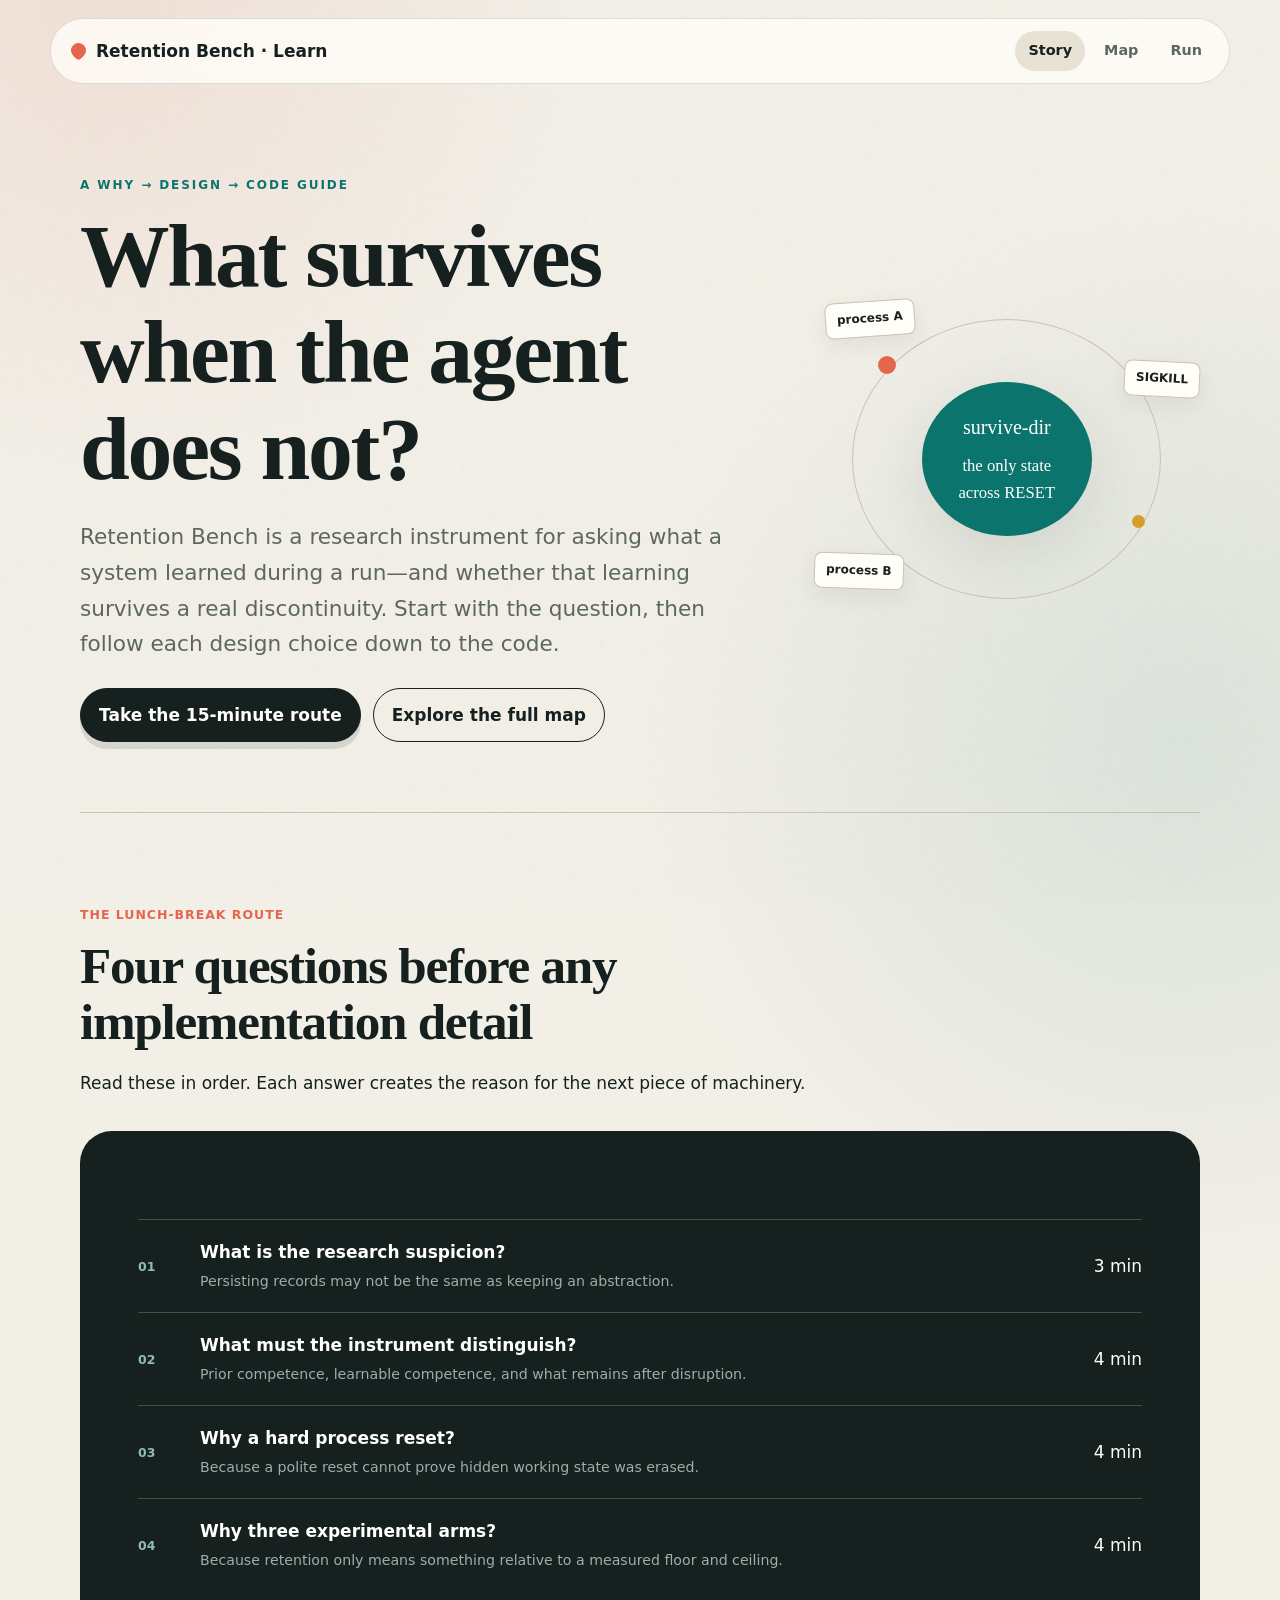
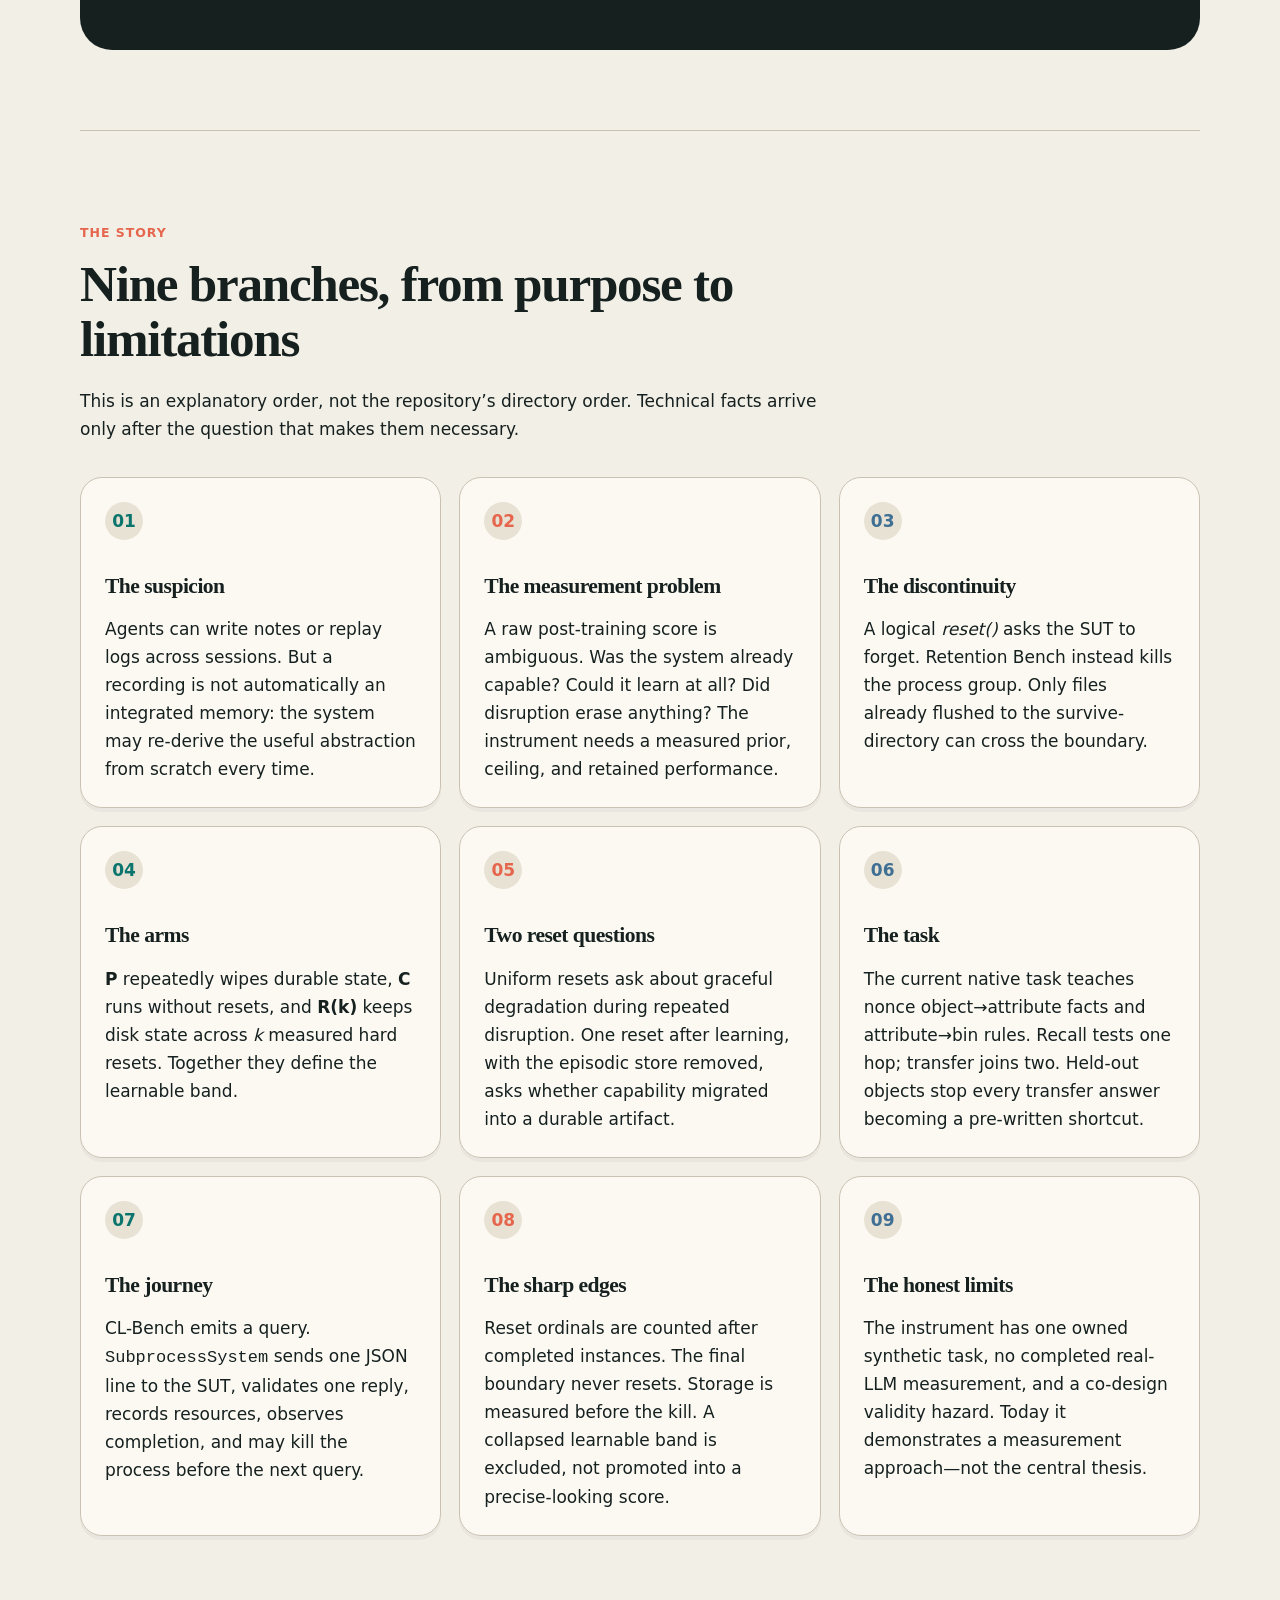
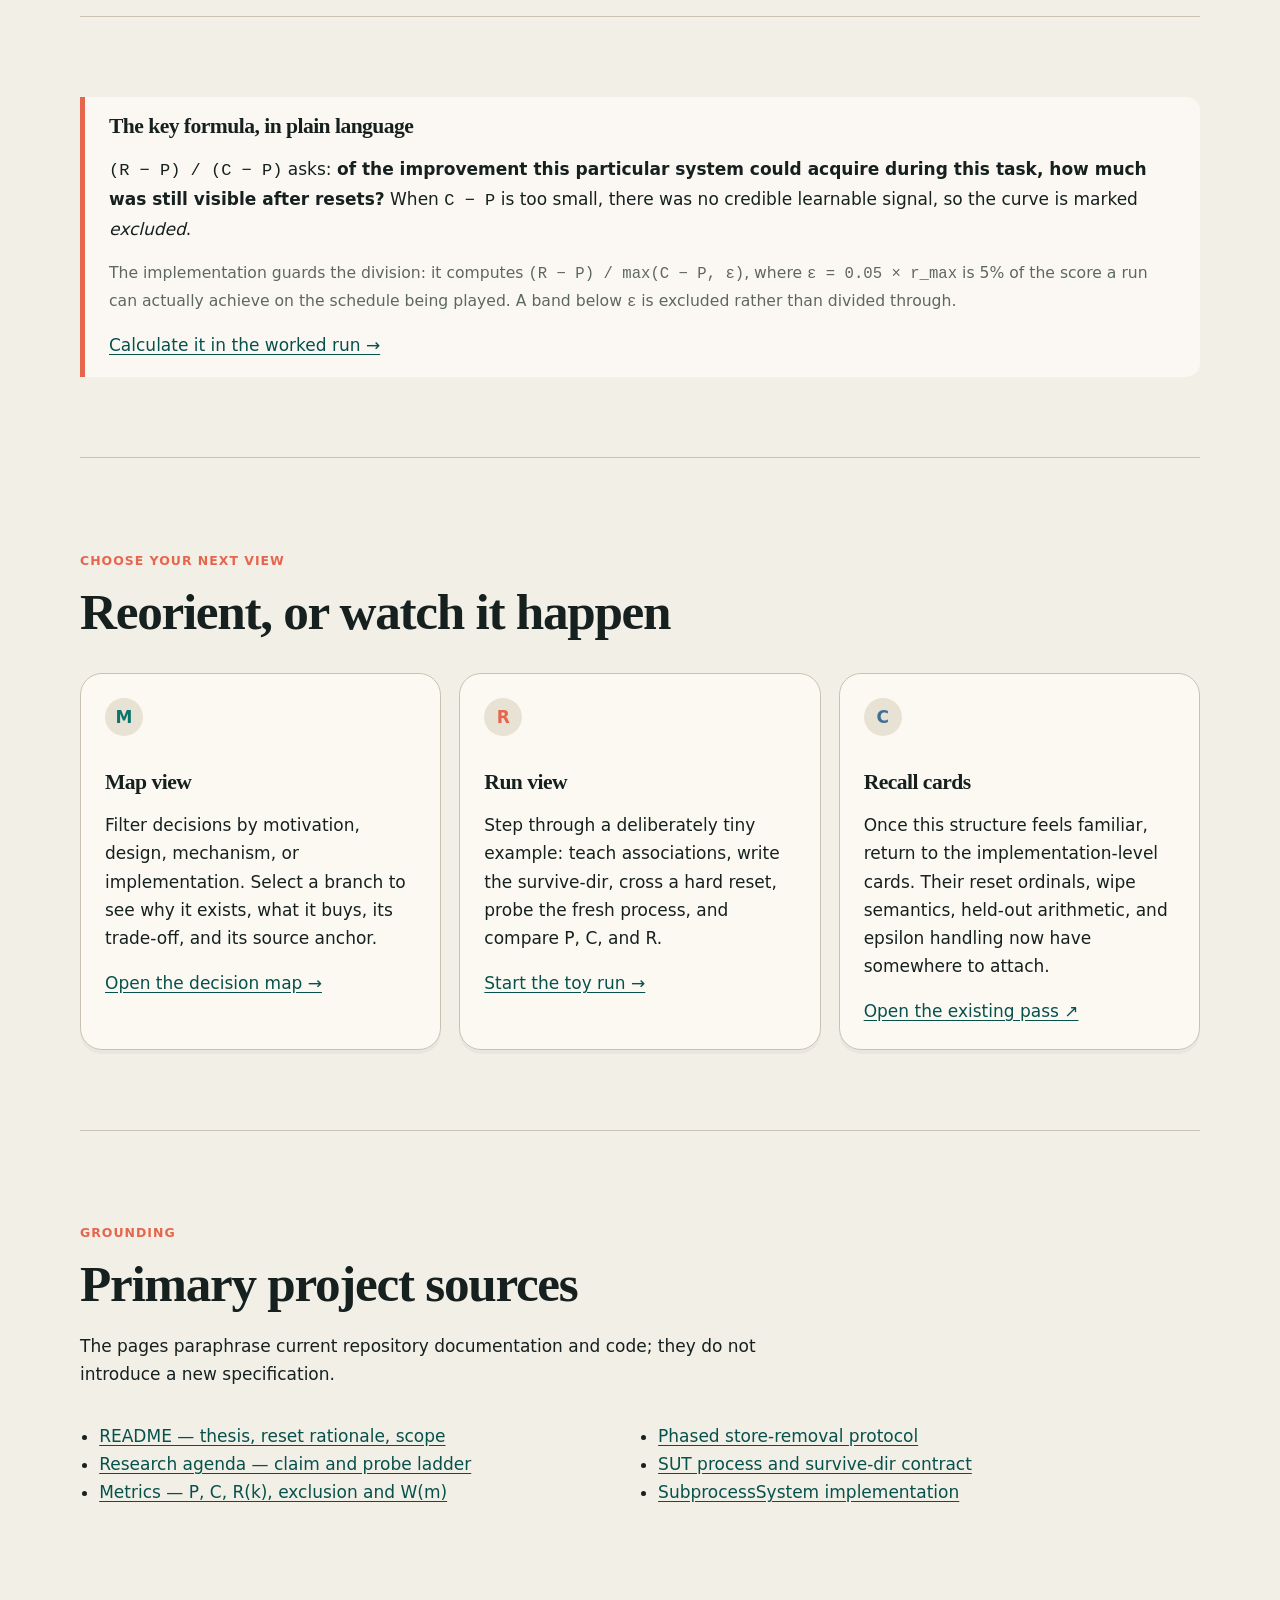
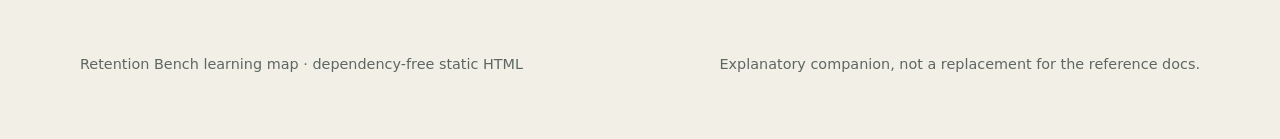
==== pages/index.html @ 4239a26c "docs: publish the learning guide as pages/, and test its claims Review follow-up on the why-to-code " ====
<!doctype html>
<html lang="en">
<head>
  <meta charset="utf-8">
  <meta name="viewport" content="width=device-width, initial-scale=1">
  <meta name="description" content="A guided, non-technical introduction to why Retention Bench exists and how its design follows from its research question.">
  <title>Retention Bench — from why to code</title>
  <link rel="icon" href="favicon.svg" type="image/svg+xml">
  <link rel="stylesheet" href="styles.css">
</head>
<body>
<a class="skip-link" href="#main">Skip to content</a>
<header class="site-header">
  <a class="brand" href="index.html"><span class="brand-mark" aria-hidden="true"></span><span>Retention Bench · Learn</span></a>
  <nav class="nav" aria-label="Learning views">
    <a href="index.html" aria-current="page">Story</a>
    <a href="map.html">Map</a>
    <a href="run.html">Run</a>
  </nav>
</header>
<main id="main">
  <section class="hero">
    <div>
      <p class="eyebrow">A why → design → code guide</p>
      <h1>What survives when the agent does not?</h1>
      <p class="lede">Retention Bench is a research instrument for asking what a system learned during a run—and whether that learning survives a real discontinuity. Start with the question, then follow each design choice down to the code.</p>
      <div class="actions">
        <a class="button" href="#lunch-route">Take the 15-minute route</a>
        <a class="button secondary" href="map.html">Explore the full map</a>
      </div>
    </div>
    <div class="hero-diagram" aria-label="A process orbiting a persistent survive directory">
      <div class="orbit"></div>
      <div class="core">survive-dir<br><small>the only state across RESET</small></div>
      <span class="float-label one">process A</span>
      <span class="float-label two">SIGKILL</span>
      <span class="float-label three">process B</span>
    </div>
  </section>

  <section class="section" id="lunch-route">
    <div class="section-intro">
      <p class="kicker">The lunch-break route</p>
      <h2>Four questions before any implementation detail</h2>
      <p>Read these in order. Each answer creates the reason for the next piece of machinery.</p>
    </div>
    <div class="route">
      <ol class="route-list">
        <li><span><strong>What is the research suspicion?</strong><br><small>Persisting records may not be the same as keeping an abstraction.</small></span><span>3 min</span></li>
        <li><span><strong>What must the instrument distinguish?</strong><br><small>Prior competence, learnable competence, and what remains after disruption.</small></span><span>4 min</span></li>
        <li><span><strong>Why a hard process reset?</strong><br><small>Because a polite reset cannot prove hidden working state was erased.</small></span><span>4 min</span></li>
        <li><span><strong>Why three experimental arms?</strong><br><small>Because retention only means something relative to a measured floor and ceiling.</small></span><span>4 min</span></li>
      </ol>
    </div>
  </section>

  <section class="section" id="story">
    <div class="section-intro">
      <p class="kicker">The story</p>
      <h2>Nine branches, from purpose to limitations</h2>
      <p>This is an explanatory order, not the repository’s directory order. Technical facts arrive only after the question that makes them necessary.</p>
    </div>
    <div class="grid">
      <article class="card"><div class="card-number">01</div><h3>The suspicion</h3><p>Agents can write notes or replay logs across sessions. But a recording is not automatically an integrated memory: the system may re-derive the useful abstraction from scratch every time.</p></article>
      <article class="card"><div class="card-number">02</div><h3>The measurement problem</h3><p>A raw post-training score is ambiguous. Was the system already capable? Could it learn at all? Did disruption erase anything? The instrument needs a measured prior, ceiling, and retained performance.</p></article>
      <article class="card"><div class="card-number">03</div><h3>The discontinuity</h3><p>A logical <em>reset()</em> asks the SUT to forget. Retention Bench instead kills the process group. Only files already flushed to the survive-directory can cross the boundary.</p></article>
      <article class="card"><div class="card-number">04</div><h3>The arms</h3><p><strong>P</strong> repeatedly wipes durable state, <strong>C</strong> runs without resets, and <strong>R(k)</strong> keeps disk state across <em>k</em> measured hard resets. Together they define the learnable band.</p></article>
      <article class="card"><div class="card-number">05</div><h3>Two reset questions</h3><p>Uniform resets ask about graceful degradation during repeated disruption. One reset after learning, with the episodic store removed, asks whether capability migrated into a durable artifact.</p></article>
      <article class="card"><div class="card-number">06</div><h3>The task</h3><p>The current native task teaches nonce object→attribute facts and attribute→bin rules. Recall tests one hop; transfer joins two. Held-out objects stop every transfer answer becoming a pre-written shortcut.</p></article>
      <article class="card"><div class="card-number">07</div><h3>The journey</h3><p>CL-Bench emits a query. <code>SubprocessSystem</code> sends one JSON line to the SUT, validates one reply, records resources, observes completion, and may kill the process before the next query.</p></article>
      <article class="card"><div class="card-number">08</div><h3>The sharp edges</h3><p>Reset ordinals are counted after completed instances. The final boundary never resets. Storage is measured before the kill. A collapsed learnable band is excluded, not promoted into a precise-looking score.</p></article>
      <article class="card"><div class="card-number">09</div><h3>The honest limits</h3><p>The instrument has one owned synthetic task, no completed real-LLM measurement, and a co-design validity hazard. Today it demonstrates a measurement approach—not the central thesis.</p></article>
    </div>
  </section>

  <section class="section">
    <div class="callout">
      <h3>The key formula, in plain language</h3>
      <p><code>(R − P) / (C − P)</code> asks: <strong>of the improvement this particular system could acquire during this task, how much was still visible after resets?</strong> When <code>C − P</code> is too small, there was no credible learnable signal, so the curve is marked <em>excluded</em>.</p>
      <p class="fine">The implementation guards the division: it computes <code>(R − P) / max(C − P, ε)</code>, where <code>ε = 0.05 × r_max</code> is 5% of the score a run can actually achieve on the schedule being played. A band below <code>ε</code> is excluded rather than divided through.</p>
      <a href="run.html">Calculate it in the worked run →</a>
    </div>
  </section>

  <section class="section">
    <div class="section-intro"><p class="kicker">Choose your next view</p><h2>Reorient, or watch it happen</h2></div>
    <div class="grid">
      <article class="card"><div class="card-number">M</div><h3>Map view</h3><p>Filter decisions by motivation, design, mechanism, or implementation. Select a branch to see why it exists, what it buys, its trade-off, and its source anchor.</p><p><a href="map.html">Open the decision map →</a></p></article>
      <article class="card"><div class="card-number">R</div><h3>Run view</h3><p>Step through a deliberately tiny example: teach associations, write the survive-dir, cross a hard reset, probe the fresh process, and compare P, C, and R.</p><p><a href="run.html">Start the toy run →</a></p></article>
      <article class="card"><div class="card-number">C</div><h3>Recall cards</h3><p>Once this structure feels familiar, return to the implementation-level cards. Their reset ordinals, wipe semantics, held-out arithmetic, and epsilon handling now have somewhere to attach.</p><p><a href="https://github.com/symbolfarm/code-recall/blob/main/passes/retention-bench.md">Open the existing pass ↗</a></p></article>
    </div>
  </section>

  <section class="section">
    <div class="section-intro"><p class="kicker">Grounding</p><h2>Primary project sources</h2><p>The pages paraphrase current repository documentation and code; they do not introduce a new specification.</p></div>
    <ul class="source-list">
      <li><a href="https://github.com/symbolfarm/retention-bench/blob/main/README.md#the-claim-it-exists-to-test">README — thesis, reset rationale, scope</a></li>
      <li><a href="https://github.com/symbolfarm/retention-bench/blob/main/docs/ROADMAP.md">Research agenda — claim and probe ladder</a></li>
      <li><a href="https://github.com/symbolfarm/retention-bench/blob/main/docs/metrics.md">Metrics — P, C, R(k), exclusion and W(m)</a></li>
      <li><a href="https://github.com/symbolfarm/retention-bench/blob/main/docs/phased-store-removal.md">Phased store-removal protocol</a></li>
      <li><a href="https://github.com/symbolfarm/retention-bench/blob/main/docs/sut-interface.md">SUT process and survive-dir contract</a></li>
      <li><a href="https://github.com/symbolfarm/retention-bench/blob/main/retention_bench/system.py">SubprocessSystem implementation</a></li>
    </ul>
  </section>

  <footer class="footer"><span>Retention Bench learning map · dependency-free static HTML</span><span>Explanatory companion, not a replacement for the reference docs.</span></footer>
</main>
</body>
</html>
---- pages/styles.css ----
:root {
  --paper: #f2efe7;
  --paper-deep: #e8e2d4;
  --ink: #15201f;
  --muted: #5d6762;
  --line: #c9c2b3;
  --teal: #0b756d;
  --teal-dark: #07514d;
  --coral: #e5664d;
  --gold: #d89c2b;
  --blue: #3f6f93;
  --white: #fffdf8;
  --shadow: 0 18px 55px rgba(35, 49, 45, .10);
  --radius: 22px;
}

* { box-sizing: border-box; }
html { scroll-behavior: smooth; }
body {
  margin: 0;
  color: var(--ink);
  background:
    radial-gradient(circle at 8% 0%, rgba(229,102,77,.11), transparent 30rem),
    radial-gradient(circle at 92% 15%, rgba(11,117,109,.10), transparent 34rem),
    var(--paper);
  font: 17px/1.65 system-ui, -apple-system, BlinkMacSystemFont, "Segoe UI", sans-serif;
}
body::before {
  content: "";
  position: fixed;
  inset: 0;
  pointer-events: none;
  opacity: .22;
  background-image: url("data:image/svg+xml,%3Csvg viewBox='0 0 140 140' xmlns='http://www.w3.org/2000/svg'%3E%3Cfilter id='n'%3E%3CfeTurbulence type='fractalNoise' baseFrequency='.75' numOctaves='3' stitchTiles='stitch'/%3E%3C/filter%3E%3Crect width='100%25' height='100%25' filter='url(%23n)' opacity='.10'/%3E%3C/svg%3E");
  z-index: -1;
}
a { color: var(--teal-dark); text-underline-offset: 3px; }
.fine { font-size: .92em; color: var(--muted); }
a:hover { color: var(--coral); }
button, input { font: inherit; }
button { cursor: pointer; }

.skip-link { position: absolute; left: -999px; top: 0; }
.skip-link:focus { left: 1rem; top: 1rem; z-index: 20; background: var(--white); padding: .7rem 1rem; border-radius: 8px; }

.site-header {
  width: min(1180px, calc(100% - 32px));
  margin: 18px auto 0;
  padding: 12px 14px 12px 20px;
  display: flex;
  align-items: center;
  justify-content: space-between;
  gap: 20px;
  border: 1px solid rgba(21,32,31,.13);
  border-radius: 999px;
  background: rgba(255,253,248,.80);
  backdrop-filter: blur(12px);
  position: sticky;
  top: 12px;
  z-index: 10;
}
.brand { display: flex; gap: 10px; align-items: center; font-weight: 800; color: var(--ink); text-decoration: none; }
.brand-mark { width: 15px; height: 15px; background: var(--coral); border-radius: 50% 50% 50% 4px; transform: rotate(-45deg); }
.nav { display: flex; gap: 6px; }
.nav a { color: var(--muted); text-decoration: none; padding: 8px 13px; border-radius: 999px; font-size: .9rem; font-weight: 700; }
.nav a:hover, .nav a[aria-current="page"] { color: var(--ink); background: var(--paper-deep); }

main { width: min(1120px, calc(100% - 36px)); margin: 0 auto; }
.hero { min-height: 66vh; display: grid; grid-template-columns: 1.25fr .75fr; gap: clamp(32px, 7vw, 90px); align-items: center; padding: 92px 0 70px; }
.eyebrow { margin: 0 0 12px; color: var(--teal); text-transform: uppercase; letter-spacing: .16em; font-size: .75rem; font-weight: 900; }
h1, h2, h3 { font-family: Georgia, "Times New Roman", serif; line-height: 1.08; letter-spacing: -.025em; }
h1 { margin: 0; font-size: clamp(3rem, 7vw, 6.4rem); max-width: 850px; }
h2 { font-size: clamp(2rem, 4vw, 3.35rem); margin: 0 0 20px; }
h3 { font-size: 1.35rem; margin: 0 0 10px; }
.lede { max-width: 720px; color: var(--muted); font-size: clamp(1.1rem, 2vw, 1.35rem); }
.actions { display: flex; flex-wrap: wrap; gap: 12px; margin-top: 26px; }
.button { border: 1px solid var(--ink); background: var(--ink); color: var(--white); border-radius: 999px; padding: 12px 18px; font-weight: 800; text-decoration: none; box-shadow: 0 7px 0 rgba(21,32,31,.12); }
.button:hover { color: var(--white); background: var(--teal-dark); transform: translateY(-1px); }
.button.secondary { background: transparent; color: var(--ink); box-shadow: none; }

.hero-diagram { position: relative; min-height: 350px; }
.orbit { position: absolute; border: 1px solid var(--line); border-radius: 50%; inset: 10%; animation: rotate 25s linear infinite; }
.orbit::before, .orbit::after { content:""; position:absolute; width: 18px; height:18px; border-radius:50%; background: var(--coral); top: 13%; left: 8%; }
.orbit::after { background: var(--gold); width: 13px; height: 13px; top: auto; left: auto; right: 5%; bottom: 25%; }
.core { position: absolute; inset: 28%; display:grid; place-items:center; text-align:center; border-radius: 50%; background: var(--teal); color: white; padding: 25px; font-family: Georgia, serif; font-size: 1.25rem; box-shadow: var(--shadow); }
.float-label { position:absolute; padding: 7px 11px; border-radius: 8px; background: var(--white); border: 1px solid var(--line); font-size:.75rem; font-weight:800; box-shadow: 0 8px 22px rgba(35,49,45,.08); }
.float-label.one { top: 5%; left: 3%; transform: rotate(-4deg); }
.float-label.two { right: 0; top: 22%; transform: rotate(3deg); }
.float-label.three { left: 0; bottom: 13%; transform: rotate(2deg); }
@keyframes rotate { to { transform: rotate(360deg); } }
@media (prefers-reduced-motion: reduce) { *, *::before, *::after { scroll-behavior: auto !important; animation: none !important; transition: none !important; } }

.section { padding: 80px 0; border-top: 1px solid var(--line); }
.section-intro { max-width: 760px; margin-bottom: 34px; }
.kicker { color: var(--coral); font-weight: 900; letter-spacing:.08em; text-transform:uppercase; font-size:.78rem; }
.grid { display: grid; grid-template-columns: repeat(3, 1fr); gap: 18px; }
.card { background: rgba(255,253,248,.76); border: 1px solid var(--line); border-radius: var(--radius); padding: 24px; box-shadow: 0 4px 0 rgba(21,32,31,.04); }
.card p:last-child { margin-bottom: 0; }
.card-number { width: 38px; height: 38px; display:grid; place-items:center; border-radius: 50%; background: var(--paper-deep); font-weight:900; margin-bottom: 35px; }
.card:nth-child(3n+1) .card-number { color: var(--teal); }
.card:nth-child(3n+2) .card-number { color: var(--coral); }
.card:nth-child(3n) .card-number { color: var(--blue); }

.route { background: var(--ink); color: var(--white); border-radius: 32px; padding: clamp(28px, 5vw, 58px); }
.route h2, .route h3 { color: white; }
.route p { color: #c9d2ce; }
.route-list { list-style: none; padding: 0; margin: 30px 0 0; counter-reset: route; }
.route-list li { counter-increment: route; display:grid; grid-template-columns: 46px 1fr auto; align-items:center; gap:16px; padding: 18px 0; border-top: 1px solid #40504b; }
.route-list li::before { content: counter(route, decimal-leading-zero); color: #8fbcb5; font: 800 .78rem system-ui; }
.route-list strong { color:white; }
.route-list small { color:#9faeaa; }

.callout { border-left: 5px solid var(--coral); padding: 18px 24px; background: rgba(255,253,248,.7); border-radius: 0 14px 14px 0; }
.source-list { columns: 2; padding-left: 1.2rem; }
.footer { padding: 50px 0 70px; color: var(--muted); font-size: .9rem; display:flex; justify-content:space-between; gap:20px; }

/* Map */
.page-hero { padding: 80px 0 45px; max-width: 900px; }
.page-hero h1 { font-size: clamp(2.8rem, 6vw, 5.5rem); }
.controls { display:flex; flex-wrap:wrap; gap: 8px; padding: 14px; background: rgba(255,253,248,.75); border:1px solid var(--line); border-radius:18px; margin-bottom:24px; }
.controls button { border:1px solid var(--line); background:transparent; color:var(--muted); border-radius:999px; padding:8px 13px; font-weight:800; font-size:.86rem; }
.controls button.active { background:var(--ink); border-color:var(--ink); color:white; }
.map-layout { display:grid; grid-template-columns: minmax(300px, .9fr) minmax(360px, 1.1fr); gap:24px; align-items:start; min-height:650px; }
.tree { padding:16px; border-left:2px solid var(--line); }
.node { display:block; width:100%; text-align:left; border:1px solid var(--line); border-radius:15px; background:rgba(255,253,248,.74); color:var(--ink); padding:13px 14px; margin: 0 0 10px 14px; position:relative; }
.node::before { content:""; position:absolute; left:-17px; top:50%; width:16px; border-top:2px solid var(--line); }
.node small { display:block; color:var(--muted); margin-top:3px; }
.node[data-depth="motivation"] { border-left:5px solid var(--coral); }
.node[data-depth="design"] { border-left:5px solid var(--gold); }
.node[data-depth="mechanism"] { border-left:5px solid var(--teal); }
.node[data-depth="implementation"] { border-left:5px solid var(--blue); }
.node.active { background:var(--ink); color:white; transform:translateX(4px); }
.node.active small { color:#b9c4c0; }
.node[hidden] { display:none; }
.detail { position:sticky; top:94px; background:var(--white); border:1px solid var(--line); border-radius:26px; padding:clamp(24px,4vw,42px); box-shadow:var(--shadow); }
.detail .depth { display:inline-block; border-radius:999px; background:var(--paper-deep); padding:5px 10px; font-weight:900; font-size:.72rem; text-transform:uppercase; letter-spacing:.08em; }
.detail h2 { margin-top:18px; }
.fact-grid { display:grid; grid-template-columns:1fr 1fr; gap:12px; margin:24px 0; }
.fact { padding:14px; border-radius:13px; background:var(--paper); }
.fact strong { display:block; font-size:.76rem; text-transform:uppercase; letter-spacing:.08em; color:var(--teal-dark); }
.code-anchor { display:block; background:#14201f; color:#e9f2ee; padding:16px; border-radius:13px; font: .85rem/1.55 ui-monospace, SFMono-Regular, Menlo, monospace; overflow-wrap:anywhere; }
.code-anchor:hover { color:white; background:#20312e; }

/* Run */
.run-layout { display:grid; grid-template-columns: 1fr 340px; gap:30px; align-items:start; padding-bottom:80px; }
.stage { min-height:520px; background:var(--white); border:1px solid var(--line); border-radius:28px; padding:clamp(24px,5vw,52px); box-shadow:var(--shadow); }
.progress { display:flex; gap:5px; margin-bottom:35px; }
.progress span { height:6px; flex:1; background:var(--paper-deep); border-radius:5px; }
.progress span.done { background:var(--teal); }
.step-label { color:var(--coral); font-weight:900; text-transform:uppercase; letter-spacing:.11em; font-size:.76rem; }
.event-visual { min-height:180px; display:flex; align-items:center; justify-content:center; gap:12px; margin:28px 0; padding:20px; border-radius:20px; background:var(--paper); overflow:hidden; }
.token { padding:11px 13px; border-radius:12px; background:var(--white); border:1px solid var(--line); font-weight:850; text-align:center; }
.arrow { color:var(--coral); font-size:1.5rem; }
.process { padding:22px; border:2px solid var(--teal); border-radius:50%; background:white; font-weight:900; }
.process.killed { border-color:var(--coral); color:var(--coral); text-decoration:line-through; }
.disk { padding:16px 20px; background:var(--gold); color:#2b2414; border-radius:7px 7px 17px 17px; font-weight:900; box-shadow: inset 0 -5px rgba(0,0,0,.10); }
.step-actions { display:flex; justify-content:space-between; gap:12px; margin-top:30px; }
.step-actions button { border:1px solid var(--ink); border-radius:999px; padding:10px 16px; background:transparent; font-weight:900; }
.step-actions button.primary { background:var(--ink); color:white; }
.step-actions button:disabled { opacity:.3; cursor:not-allowed; }
.ledger { position:sticky; top:94px; background:var(--ink); color:white; border-radius:24px; padding:24px; }
.ledger h2 { font-size:1.6rem; }
.ledger dl { margin:0; }
.ledger div { display:flex; justify-content:space-between; gap:10px; border-top:1px solid #40504b; padding:11px 0; }
.ledger dt { color:#aebbb7; }
.ledger dd { margin:0; font-weight:900; }
.formula { margin-top:18px; padding:14px; background:#273632; border-radius:12px; font-family:ui-monospace, monospace; text-align:center; }
.formula output { display:block; color:#ffd37f; font-size:1.5rem; margin-top:8px; }
.why { margin-top:18px; padding:14px; border:1px solid #40504b; border-radius:12px; color:#c7d1ce; font-size:.9rem; }

@media (max-width: 850px) {
  .hero { grid-template-columns:1fr; min-height:auto; padding-top:70px; }
  .hero-diagram { min-height:300px; }
  .grid { grid-template-columns:1fr 1fr; }
  .map-layout, .run-layout { grid-template-columns:1fr; }
  .detail, .ledger { position:static; }
  .source-list { columns:1; }
}
@media (max-width: 590px) {
  body { font-size:16px; }
  .site-header { border-radius:20px; align-items:flex-start; padding:12px; }
  .brand span:last-child { display:none; }
  .nav { overflow-x:auto; }
  .nav a { padding:7px 10px; white-space:nowrap; }
  main { width:min(100% - 24px, 1120px); }
  h1 { font-size:2.75rem; }
  .hero { padding:54px 0; }
  .hero-diagram { min-height:260px; }
  .grid { grid-template-columns:1fr; }
  .section { padding:58px 0; }
  .route-list li { grid-template-columns:34px 1fr; }
  .route-list small { grid-column:2; }
  .map-layout { min-height:auto; }
  .fact-grid { grid-template-columns:1fr; }
  .event-visual { flex-wrap:wrap; min-height:210px; }
  .footer { flex-direction:column; }
}
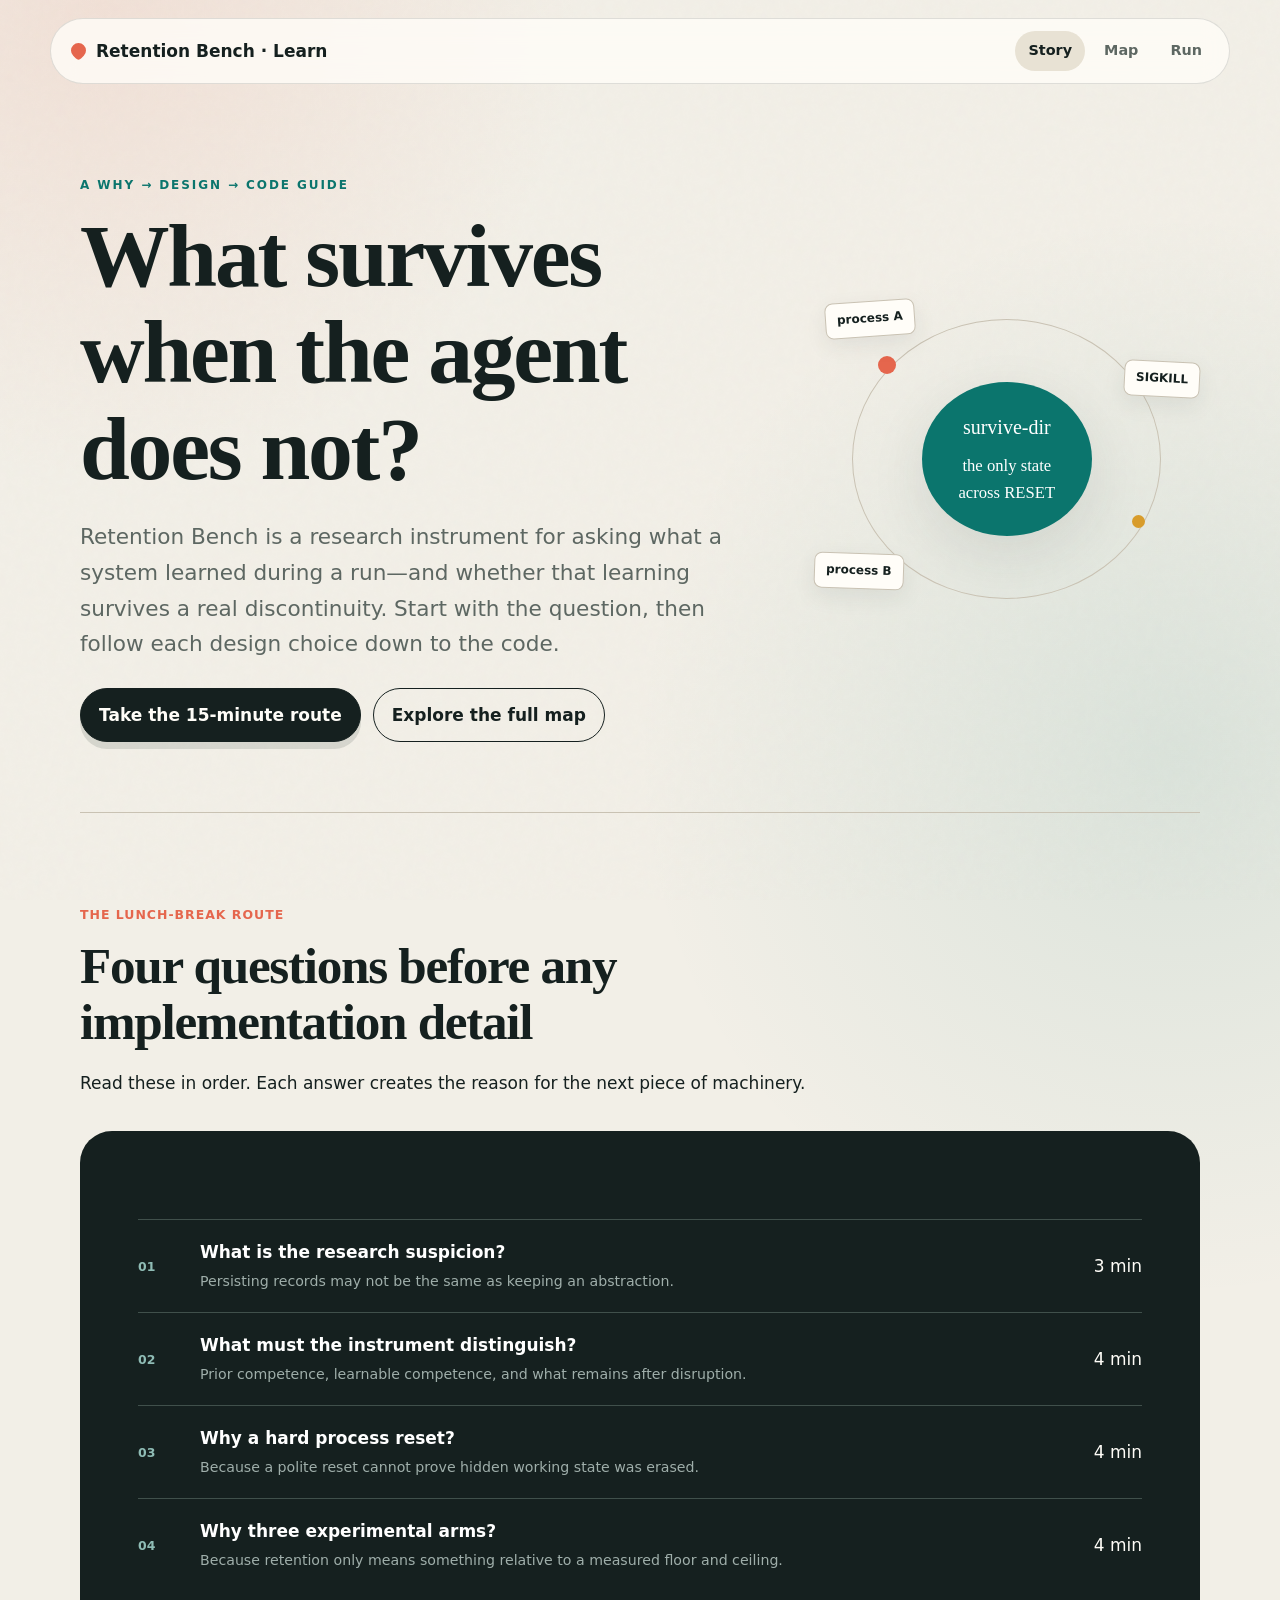
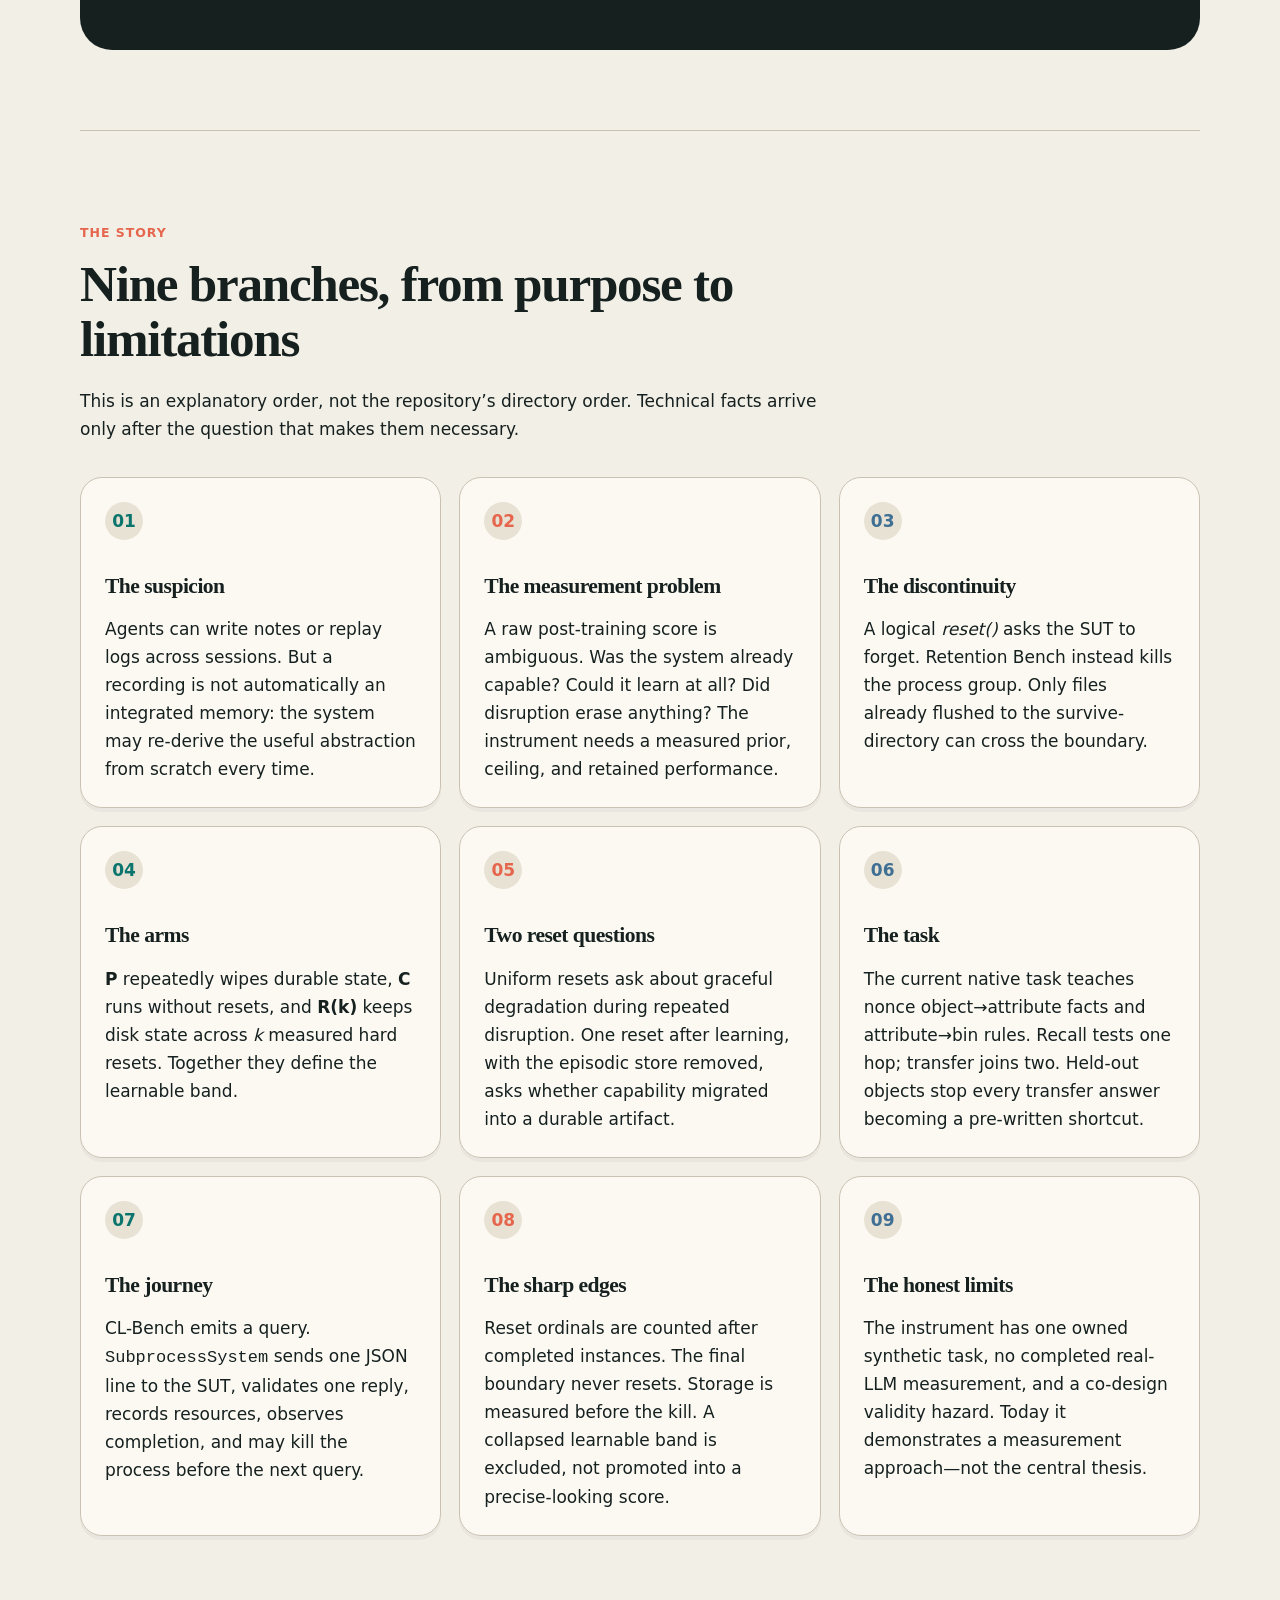
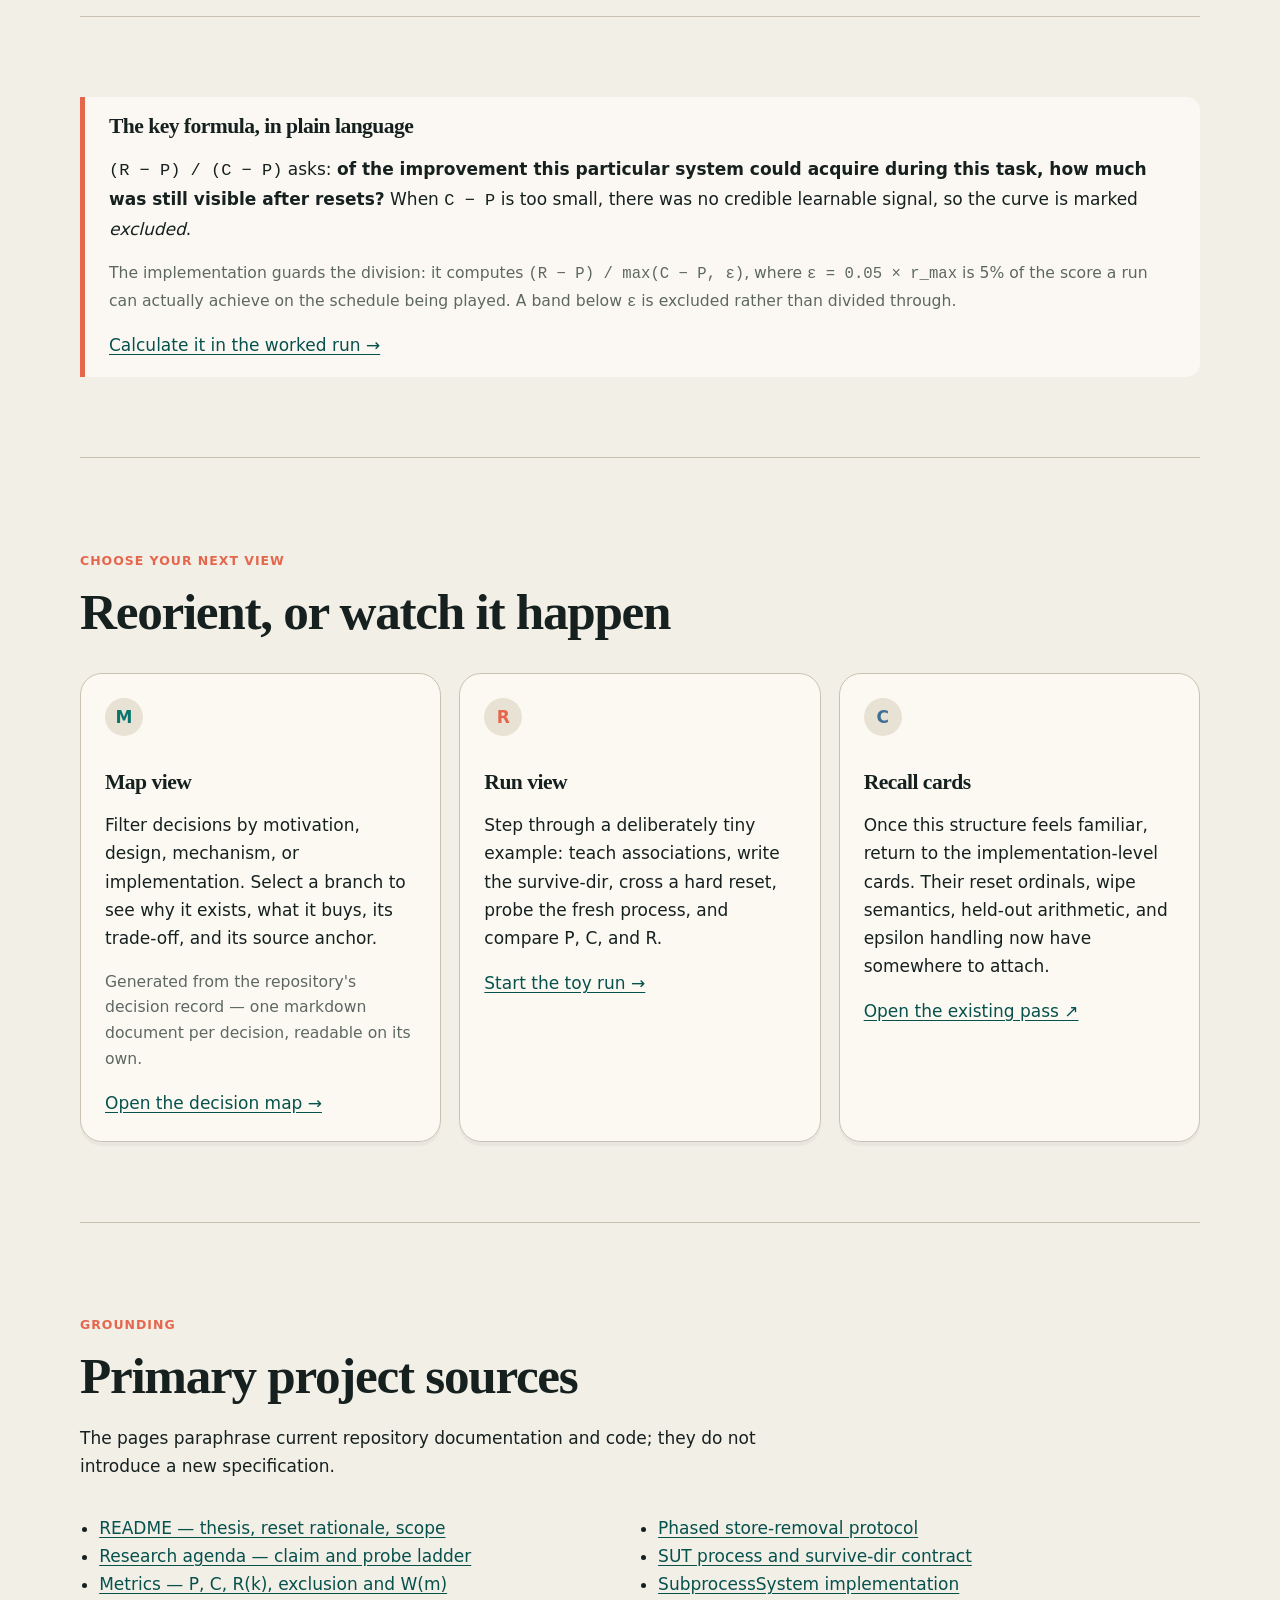
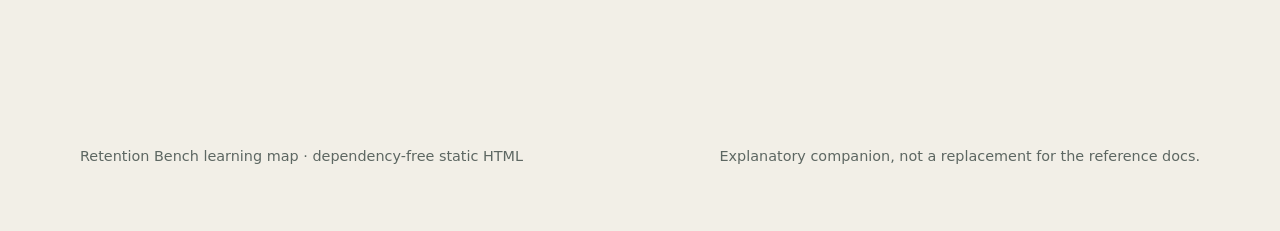
==== commit 77b5d242: "docs: author the decision record as documents, generate the map from it The map behind pages/map.htm" ====
--- a/pages/index.html
+++ b/pages/index.html
@@ -85,7 +85,8 @@
   <section class="section">
     <div class="section-intro"><p class="kicker">Choose your next view</p><h2>Reorient, or watch it happen</h2></div>
     <div class="grid">
-      <article class="card"><div class="card-number">M</div><h3>Map view</h3><p>Filter decisions by motivation, design, mechanism, or implementation. Select a branch to see why it exists, what it buys, its trade-off, and its source anchor.</p><p><a href="map.html">Open the decision map →</a></p></article>
+      <article class="card"><div class="card-number">M</div><h3>Map view</h3><p>Filter decisions by motivation, design, mechanism, or implementation. Select a branch to see why it exists, what it buys, its trade-off, and its source anchor.</p>
+      <p class="fine">Generated from the repository's decision record — one markdown document per decision, readable on its own.</p><p><a href="map.html">Open the decision map →</a></p></article>
       <article class="card"><div class="card-number">R</div><h3>Run view</h3><p>Step through a deliberately tiny example: teach associations, write the survive-dir, cross a hard reset, probe the fresh process, and compare P, C, and R.</p><p><a href="run.html">Start the toy run →</a></p></article>
       <article class="card"><div class="card-number">C</div><h3>Recall cards</h3><p>Once this structure feels familiar, return to the implementation-level cards. Their reset ordinals, wipe semantics, held-out arithmetic, and epsilon handling now have somewhere to attach.</p><p><a href="https://github.com/symbolfarm/code-recall/blob/main/passes/retention-bench.md">Open the existing pass ↗</a></p></article>
     </div>
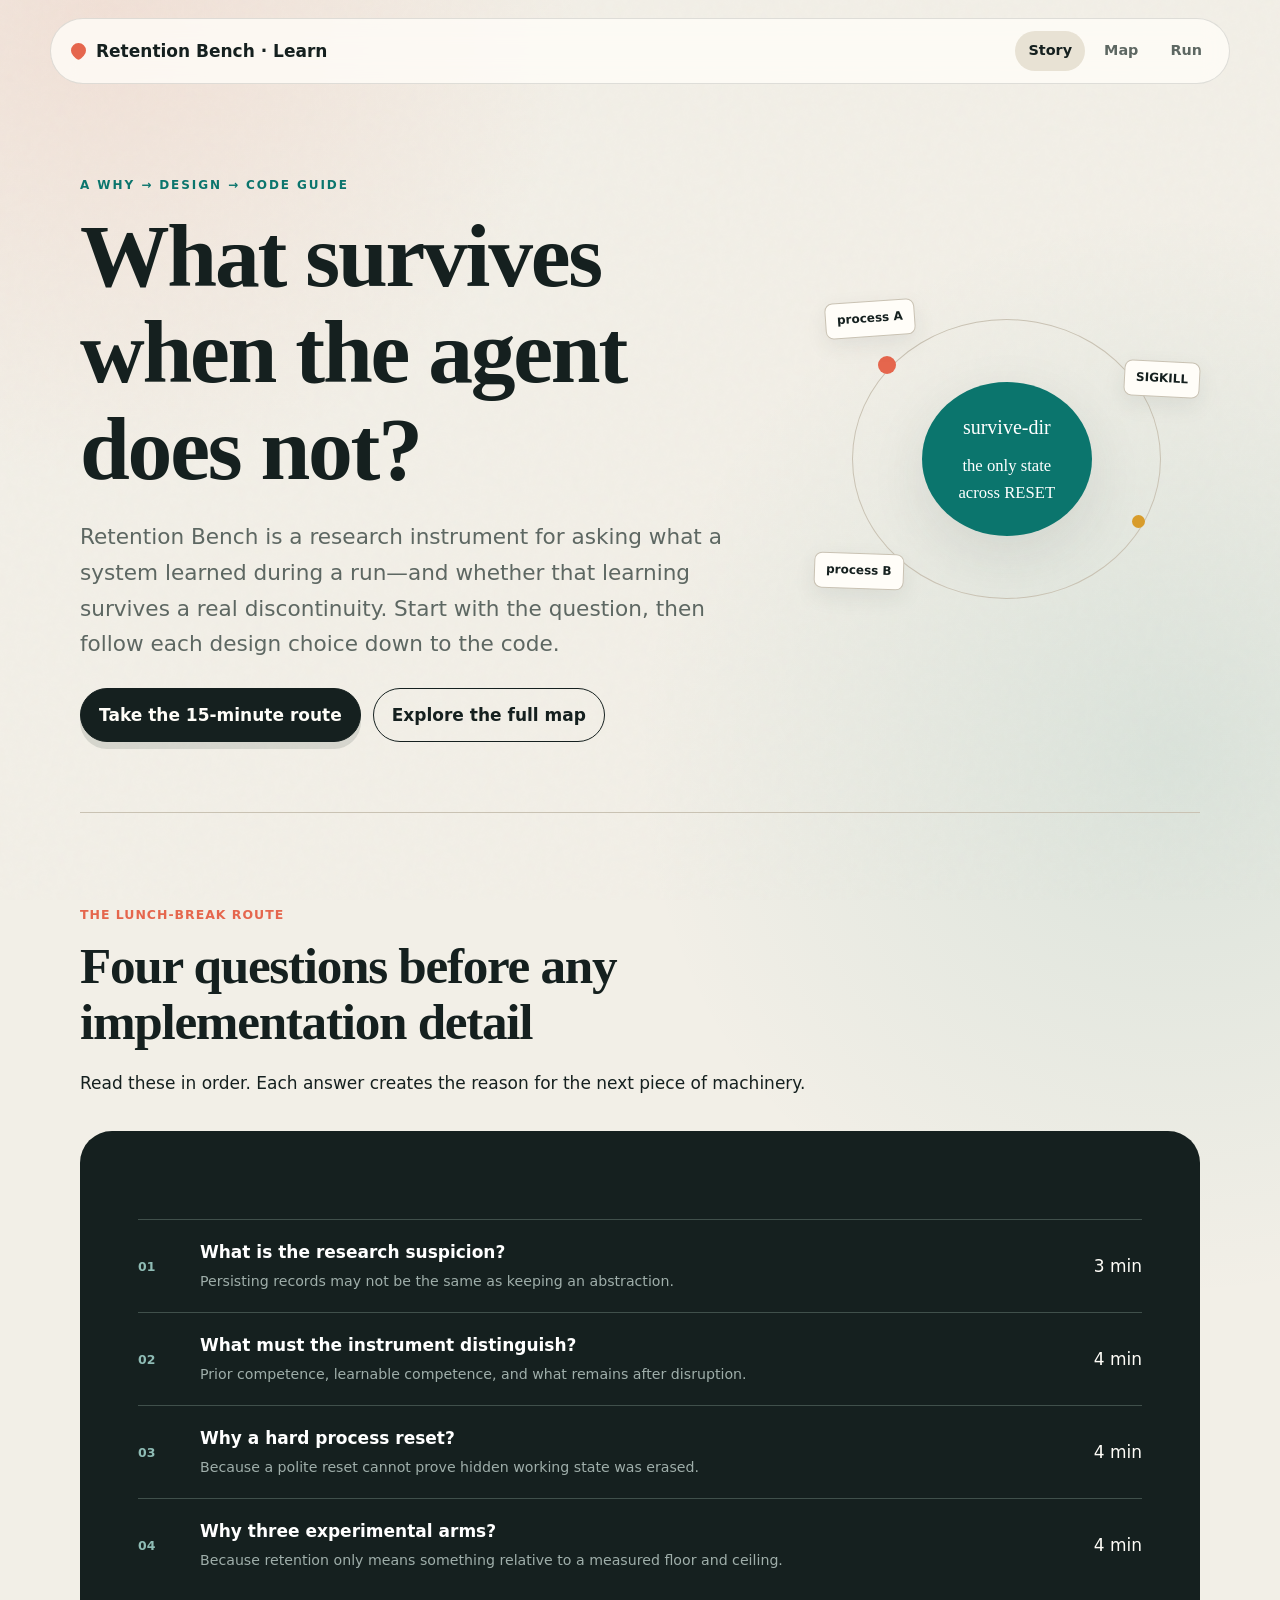
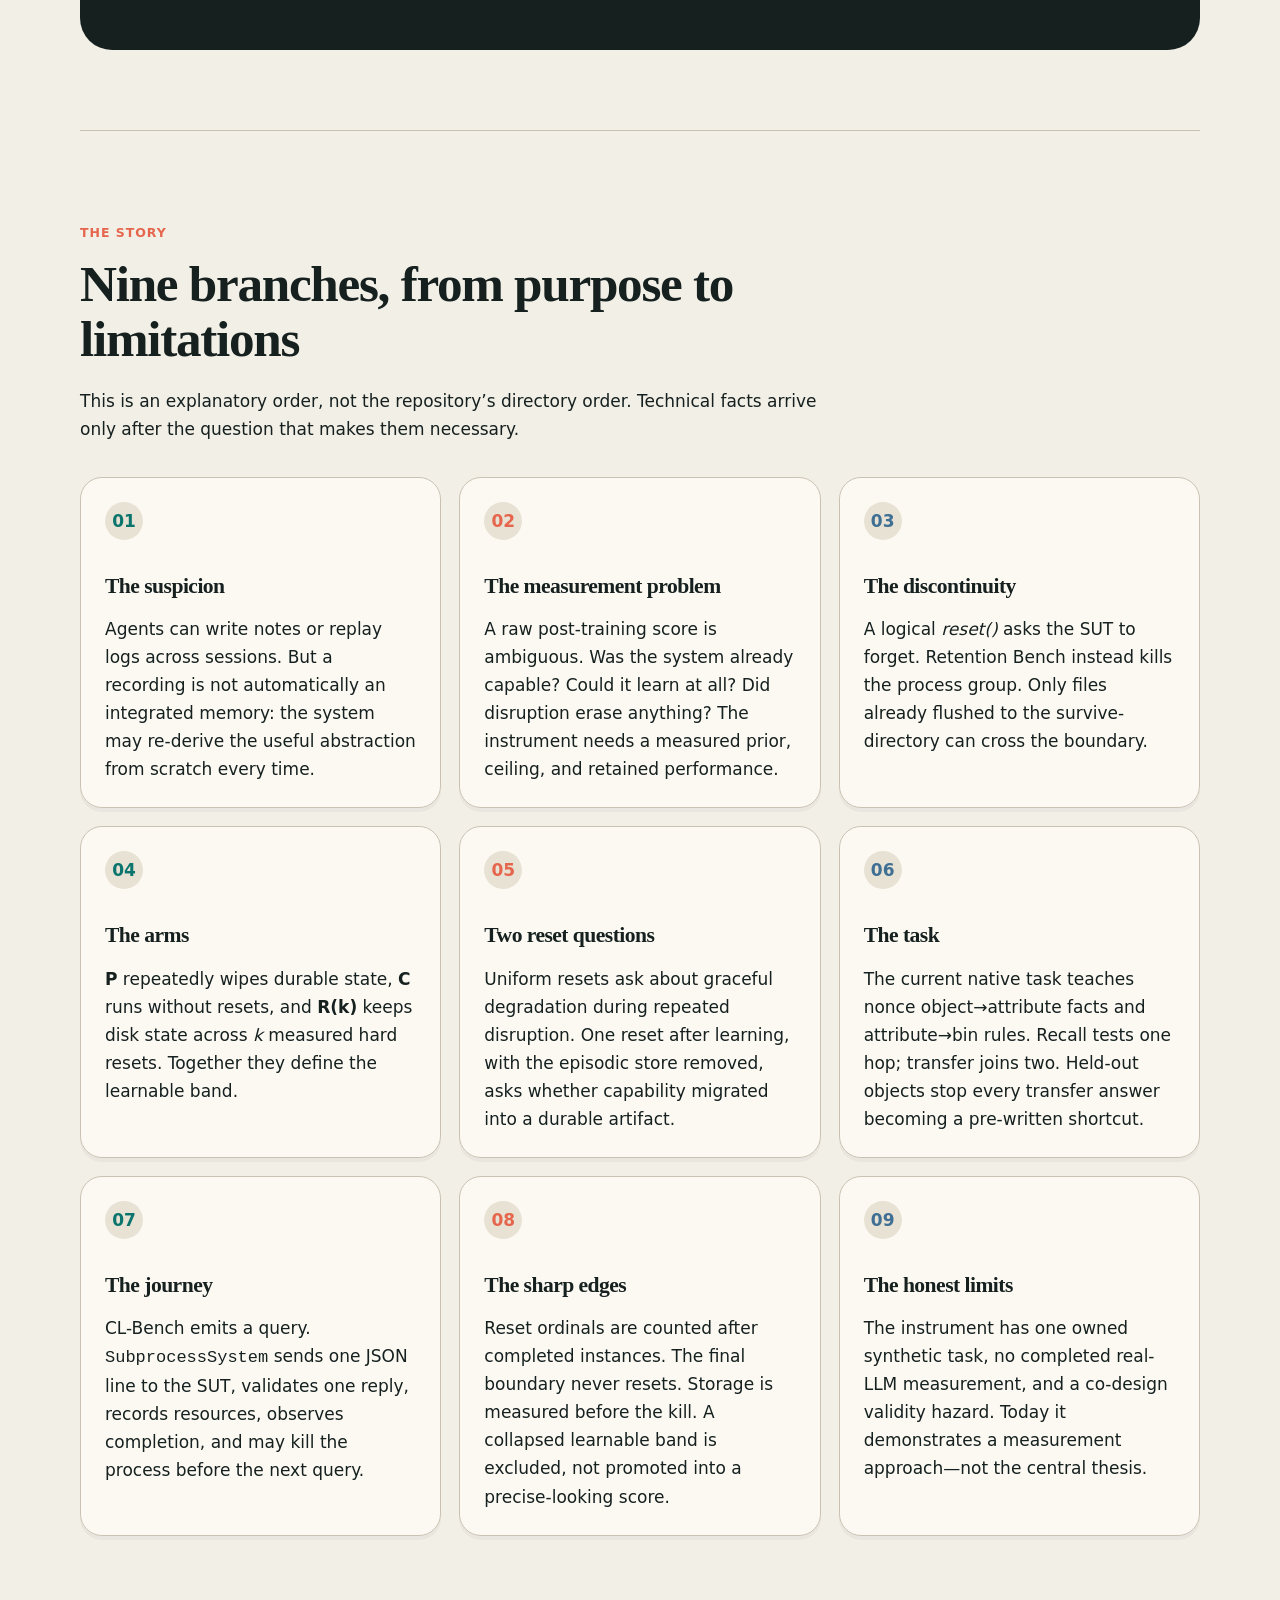
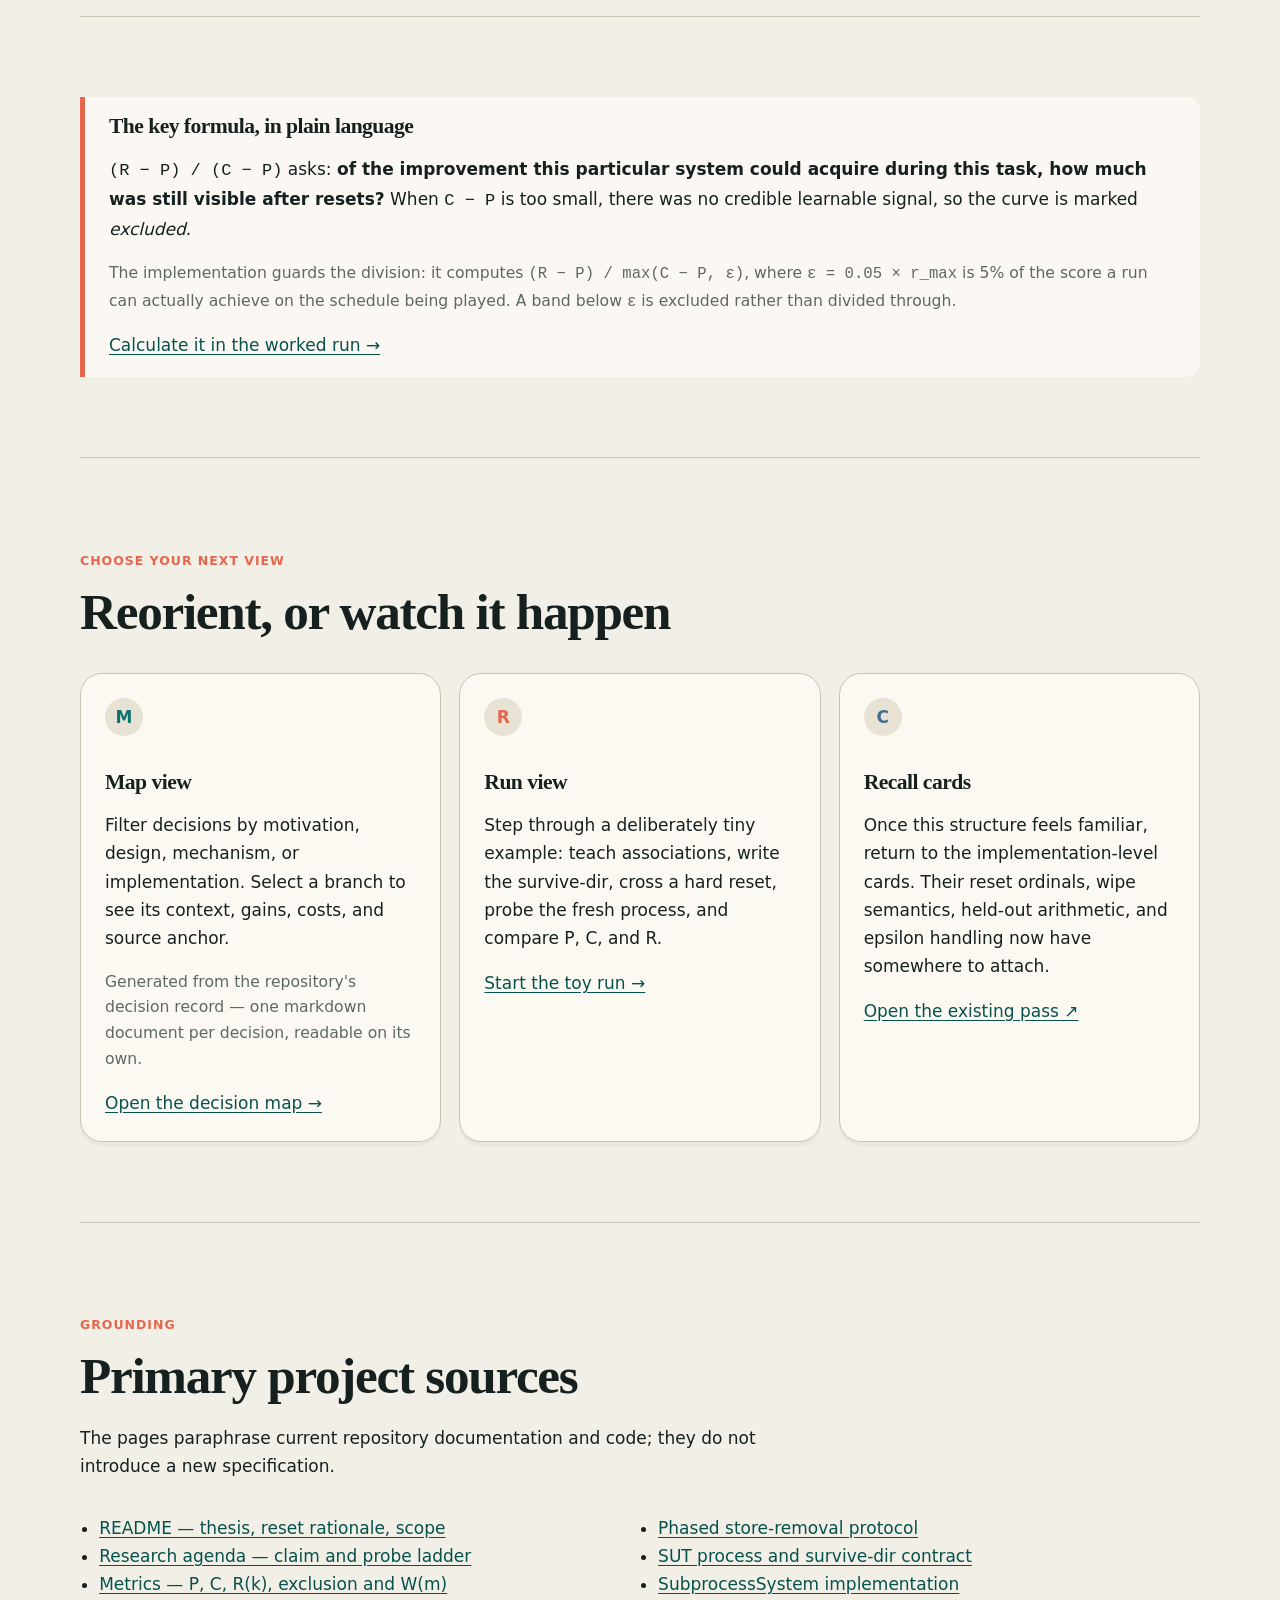
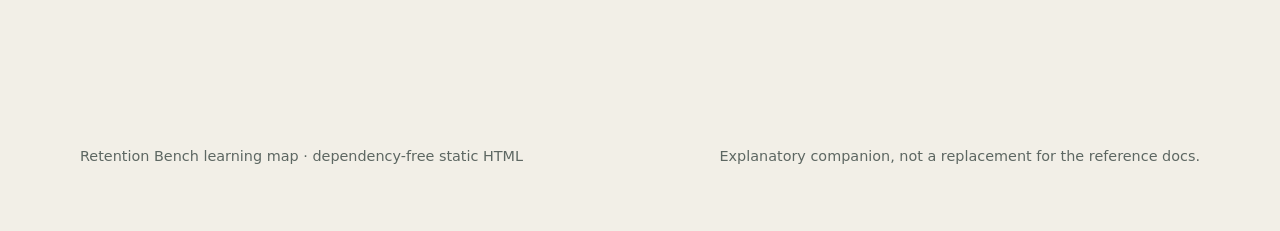
==== commit 52b2f1fd: "docs: use ADR vocabulary for the decision-record headings The headings were inherited from the field" ====
--- a/pages/index.html
+++ b/pages/index.html
@@ -85,7 +85,7 @@
   <section class="section">
     <div class="section-intro"><p class="kicker">Choose your next view</p><h2>Reorient, or watch it happen</h2></div>
     <div class="grid">
-      <article class="card"><div class="card-number">M</div><h3>Map view</h3><p>Filter decisions by motivation, design, mechanism, or implementation. Select a branch to see why it exists, what it buys, its trade-off, and its source anchor.</p>
+      <article class="card"><div class="card-number">M</div><h3>Map view</h3><p>Filter decisions by motivation, design, mechanism, or implementation. Select a branch to see its context, gains, costs, and source anchor.</p>
       <p class="fine">Generated from the repository's decision record — one markdown document per decision, readable on its own.</p><p><a href="map.html">Open the decision map →</a></p></article>
       <article class="card"><div class="card-number">R</div><h3>Run view</h3><p>Step through a deliberately tiny example: teach associations, write the survive-dir, cross a hard reset, probe the fresh process, and compare P, C, and R.</p><p><a href="run.html">Start the toy run →</a></p></article>
       <article class="card"><div class="card-number">C</div><h3>Recall cards</h3><p>Once this structure feels familiar, return to the implementation-level cards. Their reset ordinals, wipe semantics, held-out arithmetic, and epsilon handling now have somewhere to attach.</p><p><a href="https://github.com/symbolfarm/code-recall/blob/main/passes/retention-bench.md">Open the existing pass ↗</a></p></article>
